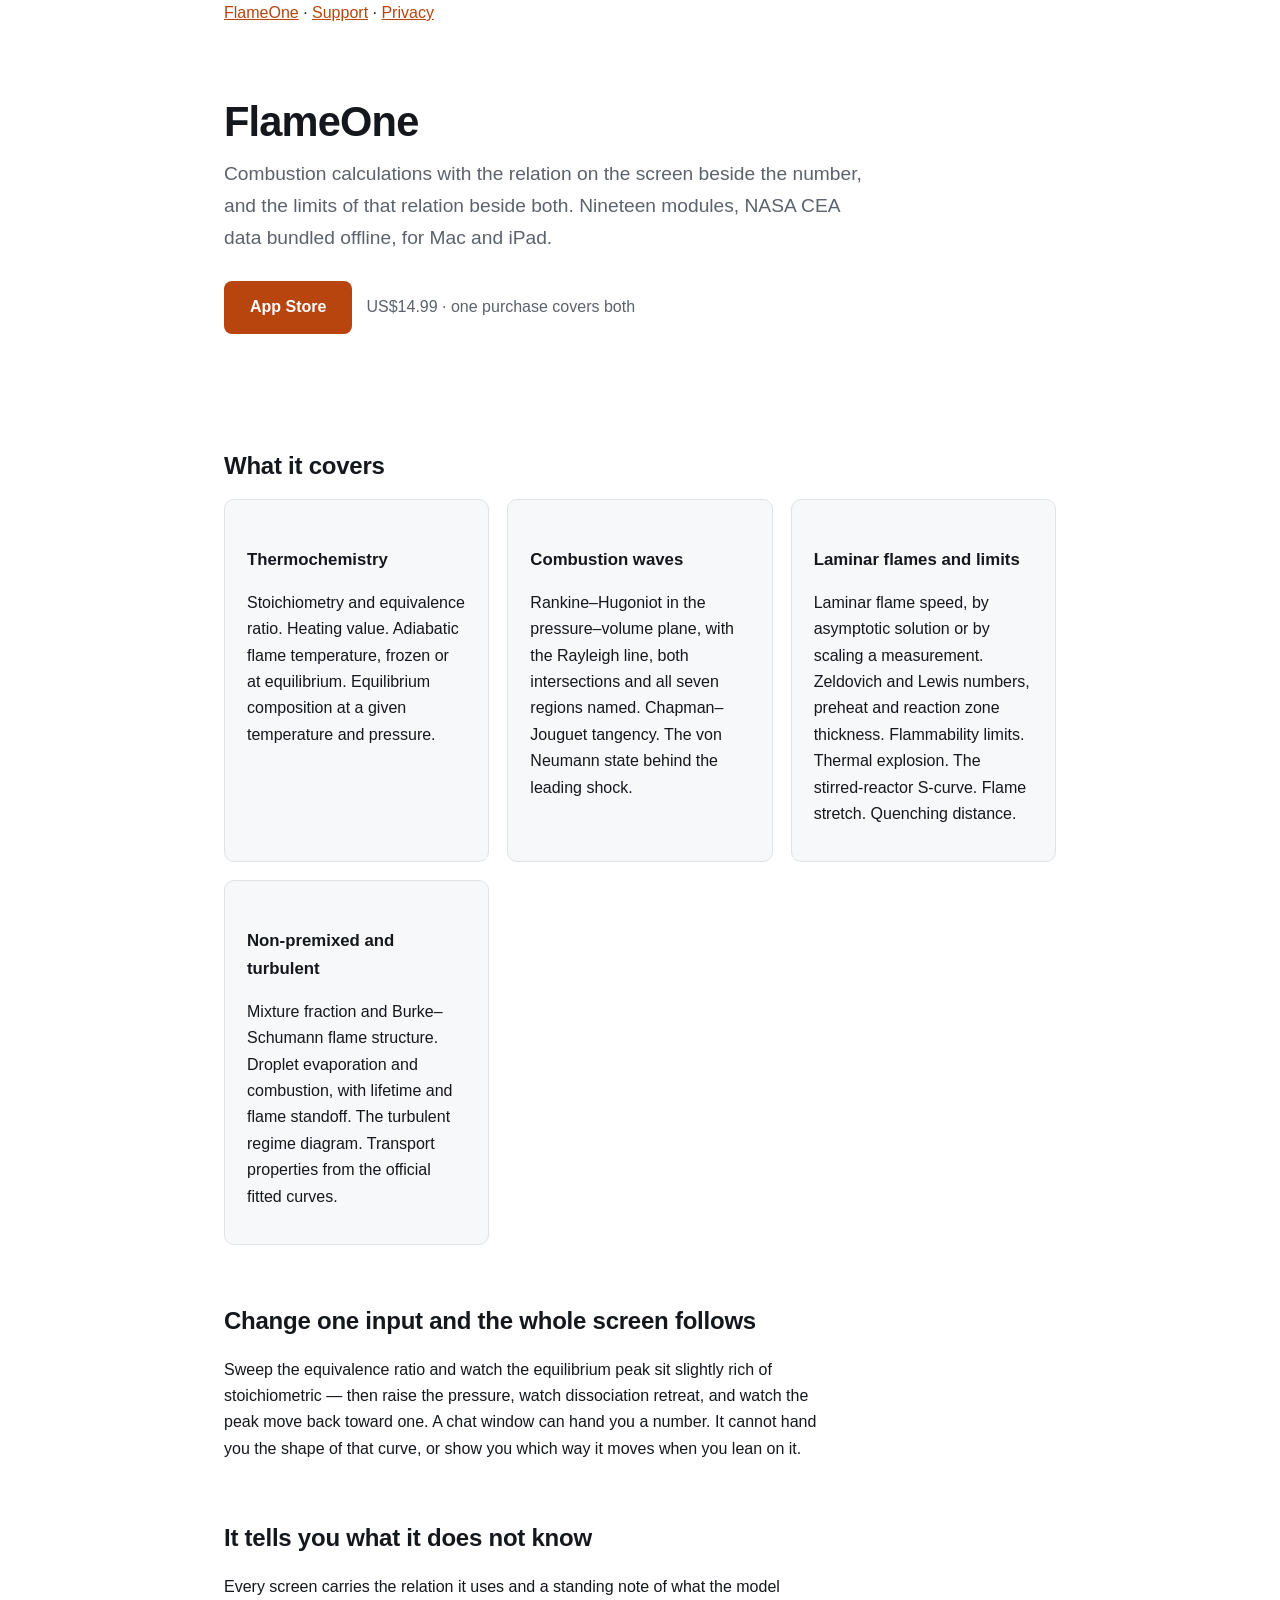
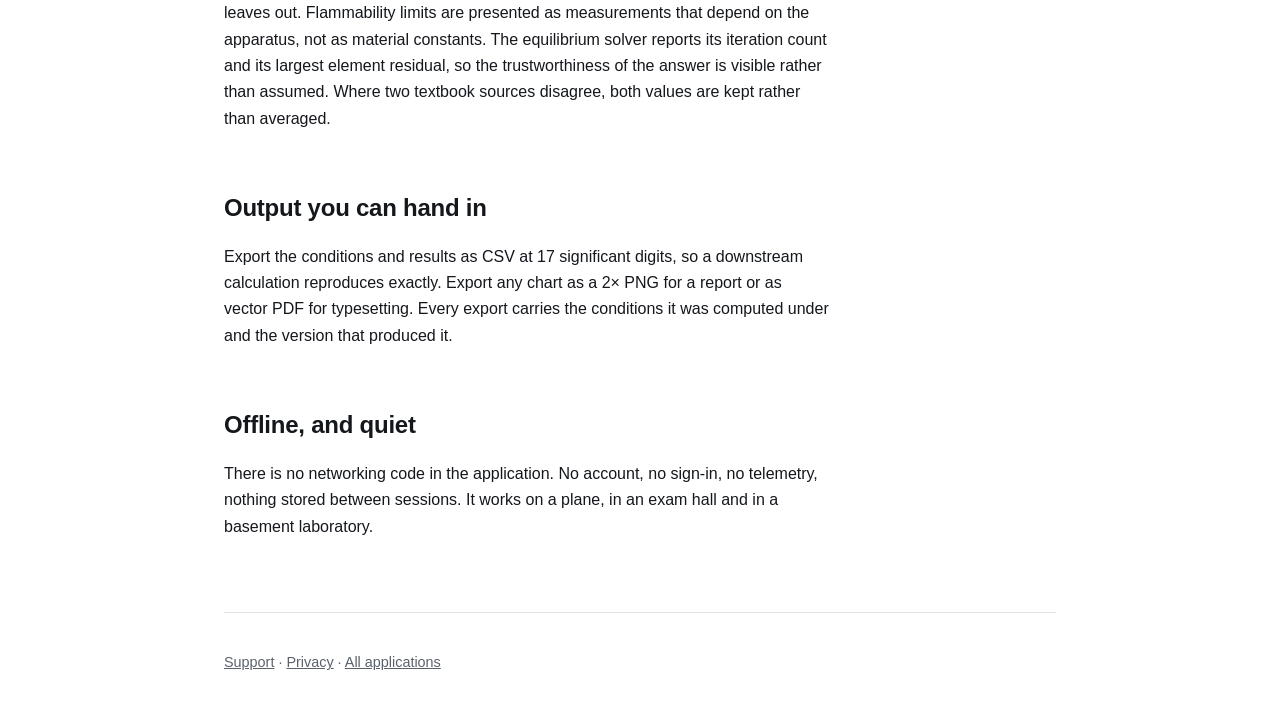
==== flameone/index.html @ d610bc8b "傘形站點 AppDevelopment：首頁產生器與 FlameOne 的三張頁面 首頁由 apps.json 產生而不是手寫 —— 手寫的登記表會掉東西，而掉的那一項 不會有任何跡象。產生器在寫檔前" ====
<!doctype html>
<html lang="en">
<head>
<meta charset="utf-8">
<meta name="viewport" content="width=device-width, initial-scale=1">
<title>FlameOne &mdash; combustion calculations for Mac and iPad</title>
<style>
:root {
  --ink: #14171c; --dim: #5b626c; --line: #dfe3e8; --bg: #ffffff;
  --panel: #f6f8fa; --accent: #b8440e; --accent-ink: #ffffff;
}
@media (prefers-color-scheme: dark) {
  :root {
    --ink: #e6e9ee; --dim: #9aa1ab; --line: #2b3038; --bg: #16181c;
    --panel: #1e2126; --accent: #ff8a5c; --accent-ink: #16181c;
  }
}
* { box-sizing: border-box; }
body {
  margin: 0; background: var(--bg); color: var(--ink);
  font: 16px/1.65 -apple-system, BlinkMacSystemFont, "Segoe UI", Roboto, sans-serif;
}
.wrap { max-width: 880px; margin: 0 auto; padding: 0 24px; }
header { padding: 72px 0 40px; }
h1 { font-size: 2.6rem; line-height: 1.15; margin: 0 0 12px; letter-spacing: -0.02em; }
.lede { font-size: 1.2rem; color: var(--dim); margin: 0 0 28px; max-width: 60ch; }
h2 { font-size: 1.5rem; margin: 56px 0 14px; letter-spacing: -0.01em; }
h3 { font-size: 1.05rem; margin: 28px 0 8px; }
p { max-width: 68ch; }
a { color: var(--accent); }
.buy {
  display: inline-block; background: var(--accent); color: var(--accent-ink);
  padding: 13px 26px; border-radius: 8px; text-decoration: none; font-weight: 600;
}
.price { color: var(--dim); margin-left: 14px; }
figure { margin: 28px 0; }
img { width: 100%; height: auto; border: 1px solid var(--line); border-radius: 10px; }
figcaption { color: var(--dim); font-size: 0.9rem; margin-top: 8px; }
.panel {
  background: var(--panel); border: 1px solid var(--line);
  border-radius: 10px; padding: 18px 22px; margin: 22px 0;
}
.grid { display: grid; gap: 18px; grid-template-columns: repeat(auto-fit, minmax(240px, 1fr)); }
.grid .panel { margin: 0; }
table { border-collapse: collapse; width: 100%; margin: 18px 0; font-size: 0.94rem; }
.scroll { overflow-x: auto; }
th, td { text-align: left; padding: 9px 12px; border-bottom: 1px solid var(--line); }
th { color: var(--dim); font-weight: 600; }
code { font-family: ui-monospace, Menlo, Consolas, monospace; font-size: 0.92em; }
footer { margin: 72px 0 48px; padding-top: 24px; border-top: 1px solid var(--line);
         color: var(--dim); font-size: 0.9rem; }
footer a { color: var(--dim); }
</style>
</head>
<body><div class="wrap">
<nav aria-label="Main"><a href="index.html">FlameOne</a> &middot; <a href="support.html">Support</a> &middot; <a href="privacy.html">Privacy</a></nav>
<header>
<h1>FlameOne</h1>
<p class="lede">Combustion calculations with the relation on the screen beside the
number, and the limits of that relation beside both. Nineteen modules, NASA CEA data
bundled offline, for Mac and iPad.</p>
<p><a class="buy" href="#">App Store</a><span class="price">US$14.99 &middot; one
purchase covers both</span></p>
</header>

<h2>What it covers</h2>

<div class="grid">
<div class="panel">
<h3>Thermochemistry</h3>
<p>Stoichiometry and equivalence ratio. Heating value. Adiabatic flame temperature,
frozen or at equilibrium. Equilibrium composition at a given temperature and
pressure.</p>
</div>
<div class="panel">
<h3>Combustion waves</h3>
<p>Rankine&ndash;Hugoniot in the pressure&ndash;volume plane, with the Rayleigh line,
both intersections and all seven regions named. Chapman&ndash;Jouguet tangency. The
von Neumann state behind the leading shock.</p>
</div>
<div class="panel">
<h3>Laminar flames and limits</h3>
<p>Laminar flame speed, by asymptotic solution or by scaling a measurement. Zeldovich
and Lewis numbers, preheat and reaction zone thickness. Flammability limits. Thermal
explosion. The stirred-reactor S-curve. Flame stretch. Quenching distance.</p>
</div>
<div class="panel">
<h3>Non-premixed and turbulent</h3>
<p>Mixture fraction and Burke&ndash;Schumann flame structure. Droplet evaporation and
combustion, with lifetime and flame standoff. The turbulent regime diagram. Transport
properties from the official fitted curves.</p>
</div>
</div>

<h2>Change one input and the whole screen follows</h2>

<p>Sweep the equivalence ratio and watch the equilibrium peak sit slightly rich of
stoichiometric &mdash; then raise the pressure, watch dissociation retreat, and watch
the peak move back toward one. A chat window can hand you a number. It cannot hand you
the shape of that curve, or show you which way it moves when you lean on it.</p>

<h2>It tells you what it does not know</h2>

<p>Every screen carries the relation it uses and a standing note of what the model
leaves out. Flammability limits are presented as measurements that depend on the
apparatus, not as material constants. The equilibrium solver reports its iteration
count and its largest element residual, so the trustworthiness of the answer is
visible rather than assumed. Where two textbook sources disagree, both values are
kept rather than averaged.</p>

<h2>Output you can hand in</h2>

<p>Export the conditions and results as CSV at 17 significant digits, so a downstream
calculation reproduces exactly. Export any chart as a 2&times; PNG for a report or as
vector PDF for typesetting. Every export carries the conditions it was computed under
and the version that produced it.</p>

<h2>Offline, and quiet</h2>

<p>There is no networking code in the application. No account, no sign-in, no
telemetry, nothing stored between sessions. It works on a plane, in an exam hall and
in a basement laboratory.</p>

<footer><p><a href="support.html">Support</a> &middot;
<a href="privacy.html">Privacy</a> &middot;
<a href="../index.html">All applications</a></p></footer>
</div></body>
</html>
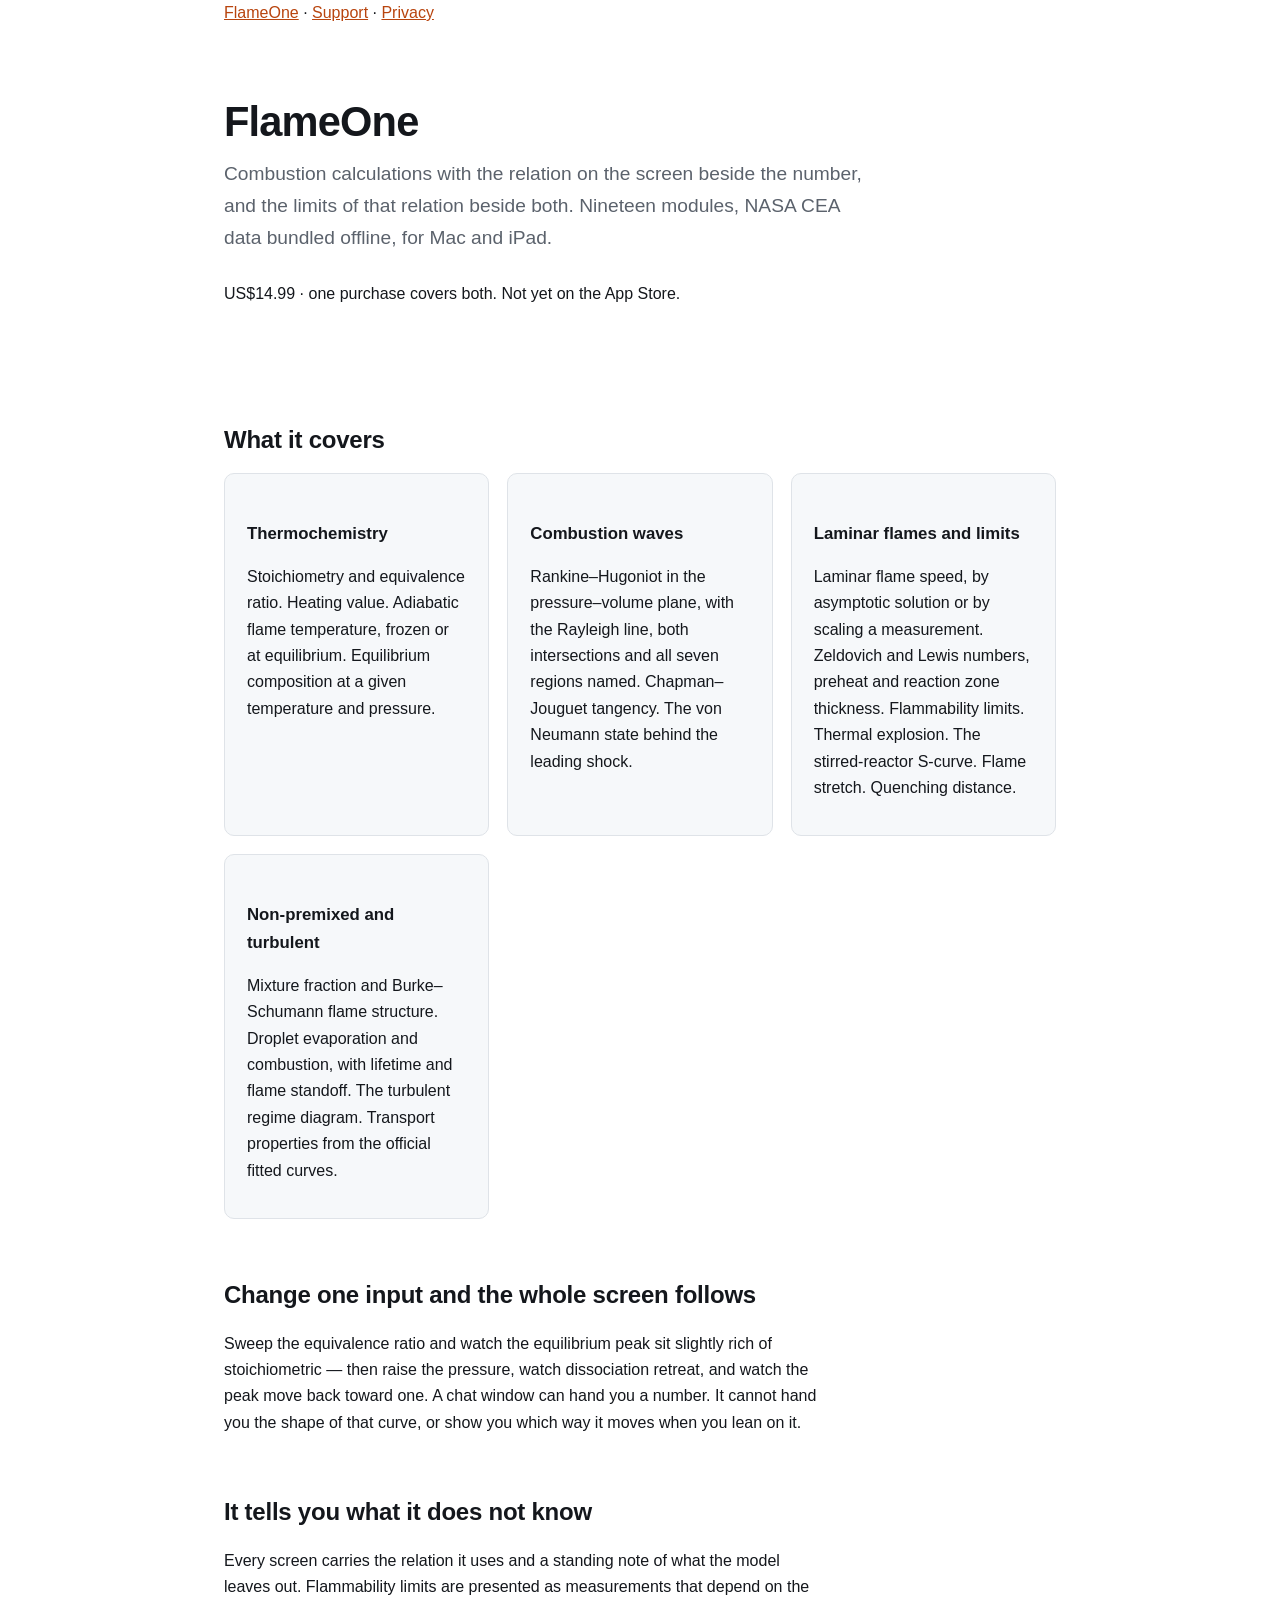
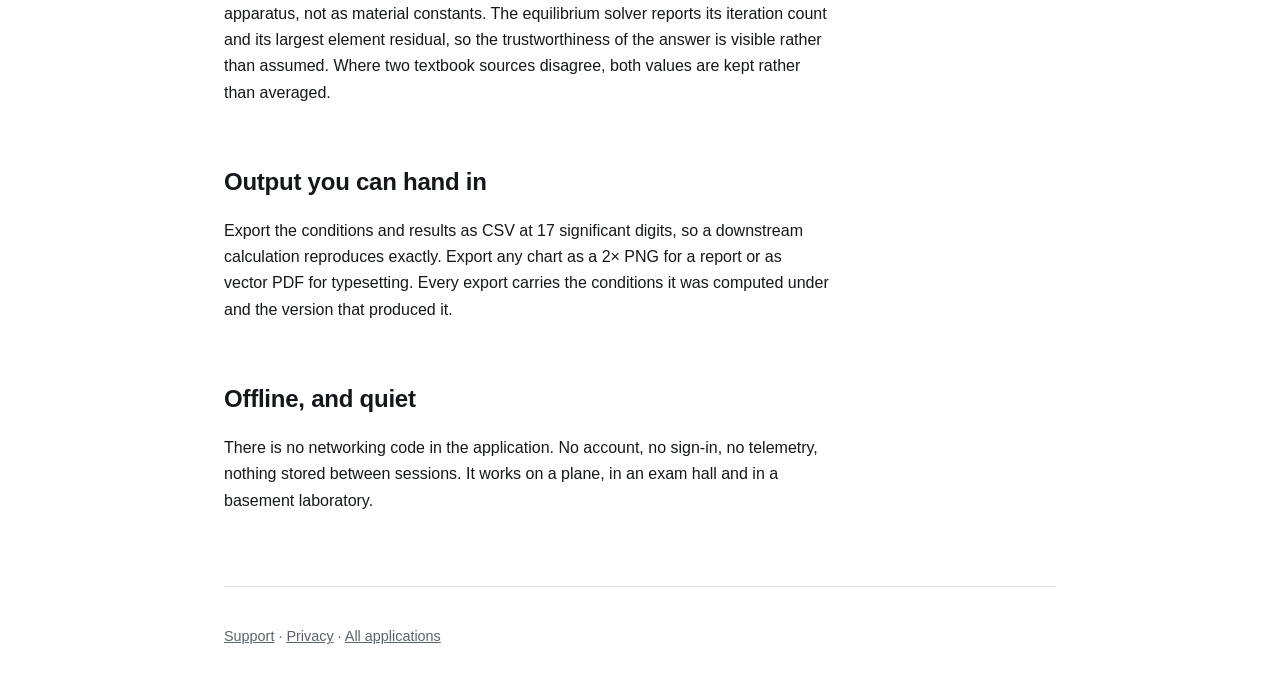
==== commit 3be5ea5f: "加入連結檢查；首頁不再放指向 # 的假按鈕 上架前把「App Store」做成一顆指向 # 的按鈕，按下去沒反應 —— 比沒有按鈕更糟，而審核員是這個頁面的第一批讀者之一。  checklinks.s" ====
--- a/flameone/index.html
+++ b/flameone/index.html
@@ -59,8 +59,10 @@
 <p class="lede">Combustion calculations with the relation on the screen beside the
 number, and the limits of that relation beside both. Nineteen modules, NASA CEA data
 bundled offline, for Mac and iPad.</p>
-<p><a class="buy" href="#">App Store</a><span class="price">US$14.99 &middot; one
-purchase covers both</span></p>
+<!-- 上架前不放一個指向 # 的按鈕：一顆按下去沒反應的「App Store」
+     比沒有按鈕更糟，而審核員是這個頁面的第一批讀者之一。
+     上架後把這一段換成真正的商店連結。 -->
+<p class="meta">US$14.99 &middot; one purchase covers both. Not yet on the App Store.</p>
 </header>
 
 <h2>What it covers</h2>
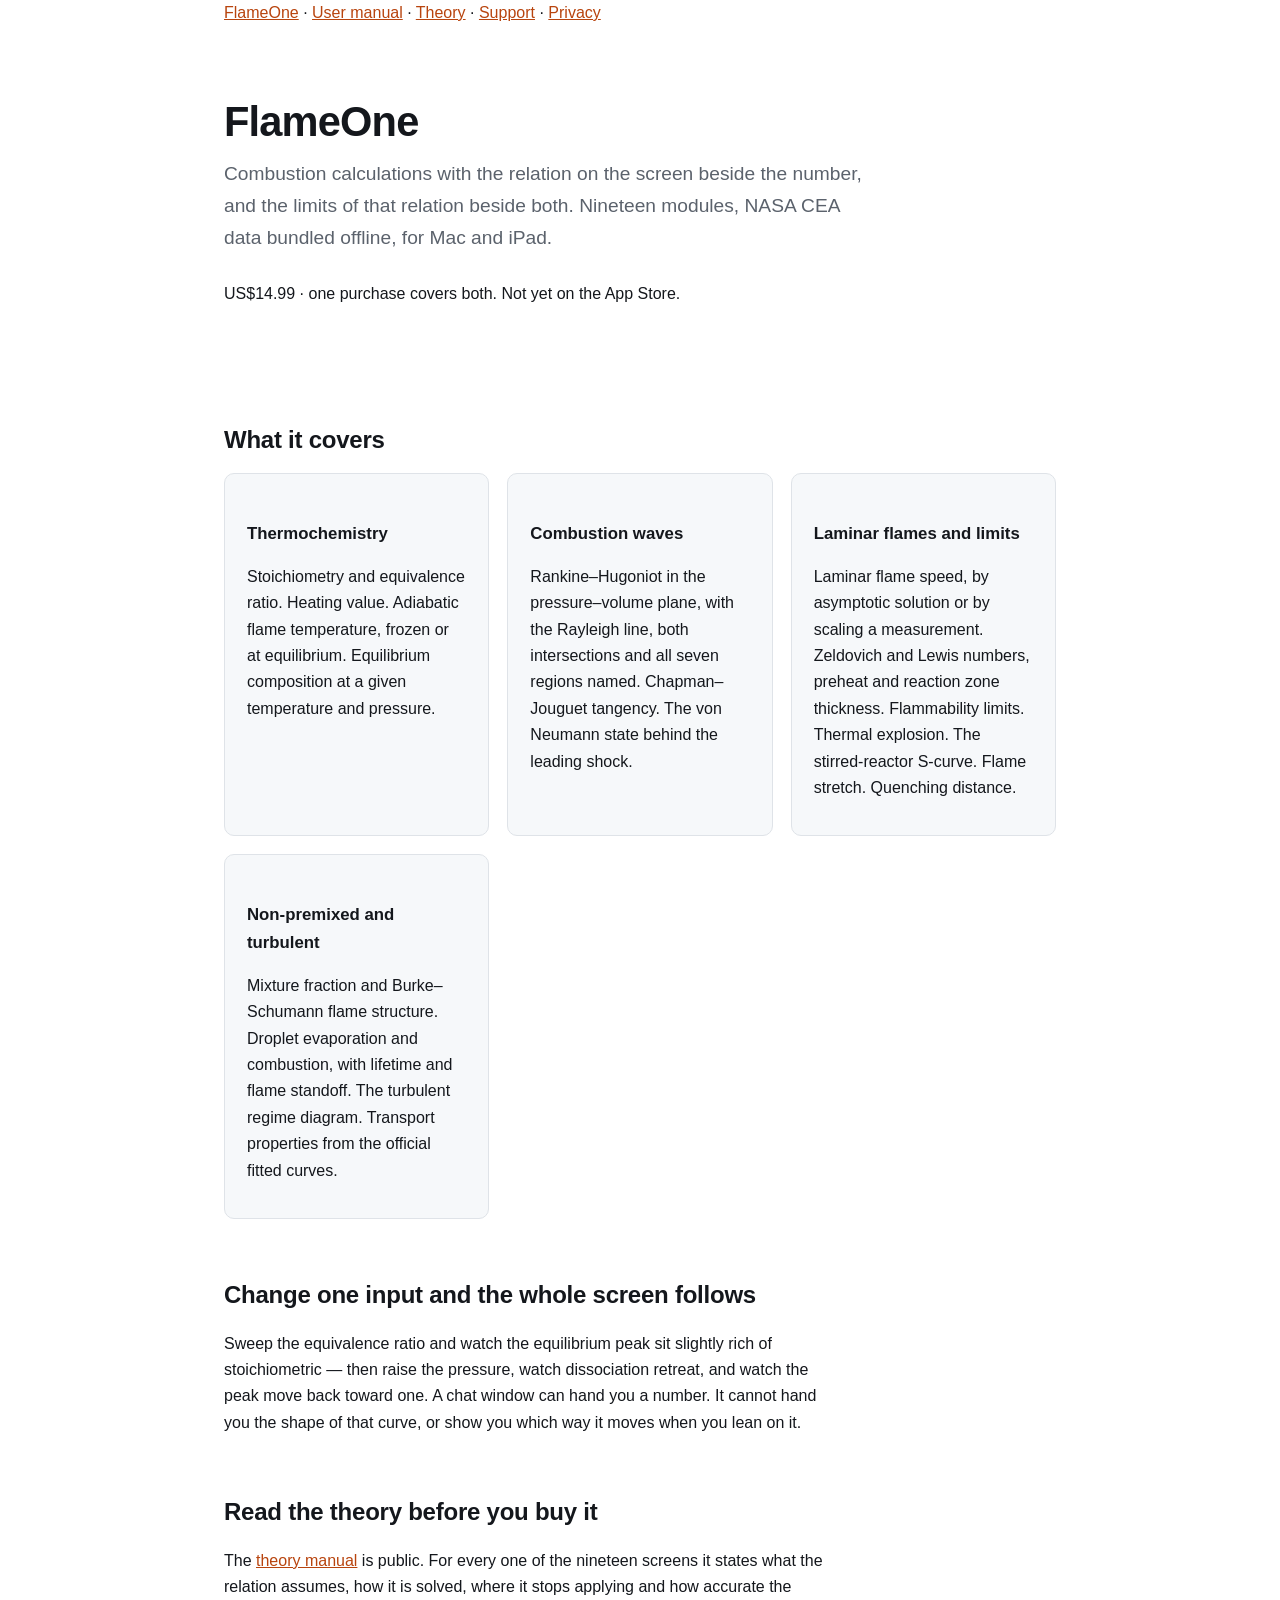
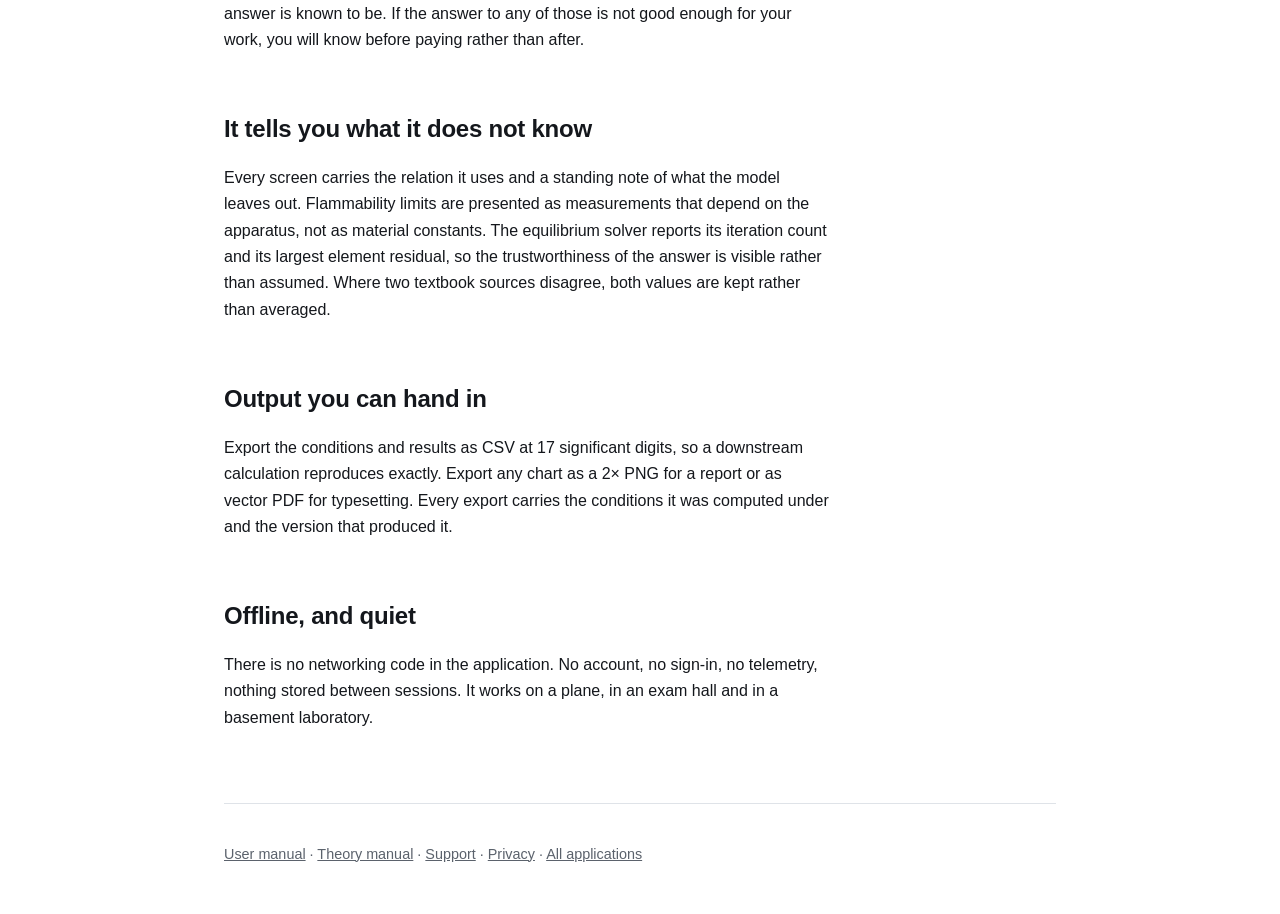
==== commit 03a1f398: "加入使用手冊與理論手冊 兩份都由 App 自己那份 ModuleCatalog 產生（swift run ManualGen），不是另外寫的。 另外寫的手冊會和 App 慢慢分叉，而分叉的那一份看起來" ====
--- a/flameone/index.html
+++ b/flameone/index.html
@@ -53,7 +53,7 @@
 </style>
 </head>
 <body><div class="wrap">
-<nav aria-label="Main"><a href="index.html">FlameOne</a> &middot; <a href="support.html">Support</a> &middot; <a href="privacy.html">Privacy</a></nav>
+<nav aria-label="Main"><a href="index.html">FlameOne</a> &middot; <a href="manual/index.html">User manual</a> &middot; <a href="theory/index.html">Theory</a> &middot; <a href="support.html">Support</a> &middot; <a href="privacy.html">Privacy</a></nav>
 <header>
 <h1>FlameOne</h1>
 <p class="lede">Combustion calculations with the relation on the screen beside the
@@ -101,6 +101,13 @@
 the peak move back toward one. A chat window can hand you a number. It cannot hand you
 the shape of that curve, or show you which way it moves when you lean on it.</p>
 
+<h2>Read the theory before you buy it</h2>
+
+<p>The <a href="theory/index.html">theory manual</a> is public. For every one of the nineteen
+screens it states what the relation assumes, how it is solved, where it stops applying and how
+accurate the answer is known to be. If the answer to any of those is not good enough for your
+work, you will know before paying rather than after.</p>
+
 <h2>It tells you what it does not know</h2>
 
 <p>Every screen carries the relation it uses and a standing note of what the model
@@ -123,7 +130,9 @@
 telemetry, nothing stored between sessions. It works on a plane, in an exam hall and
 in a basement laboratory.</p>
 
-<footer><p><a href="support.html">Support</a> &middot;
+<footer><p><a href="manual/index.html">User manual</a> &middot;
+<a href="theory/index.html">Theory manual</a> &middot;
+<a href="support.html">Support</a> &middot;
 <a href="privacy.html">Privacy</a> &middot;
 <a href="../index.html">All applications</a></p></footer>
 </div></body>
